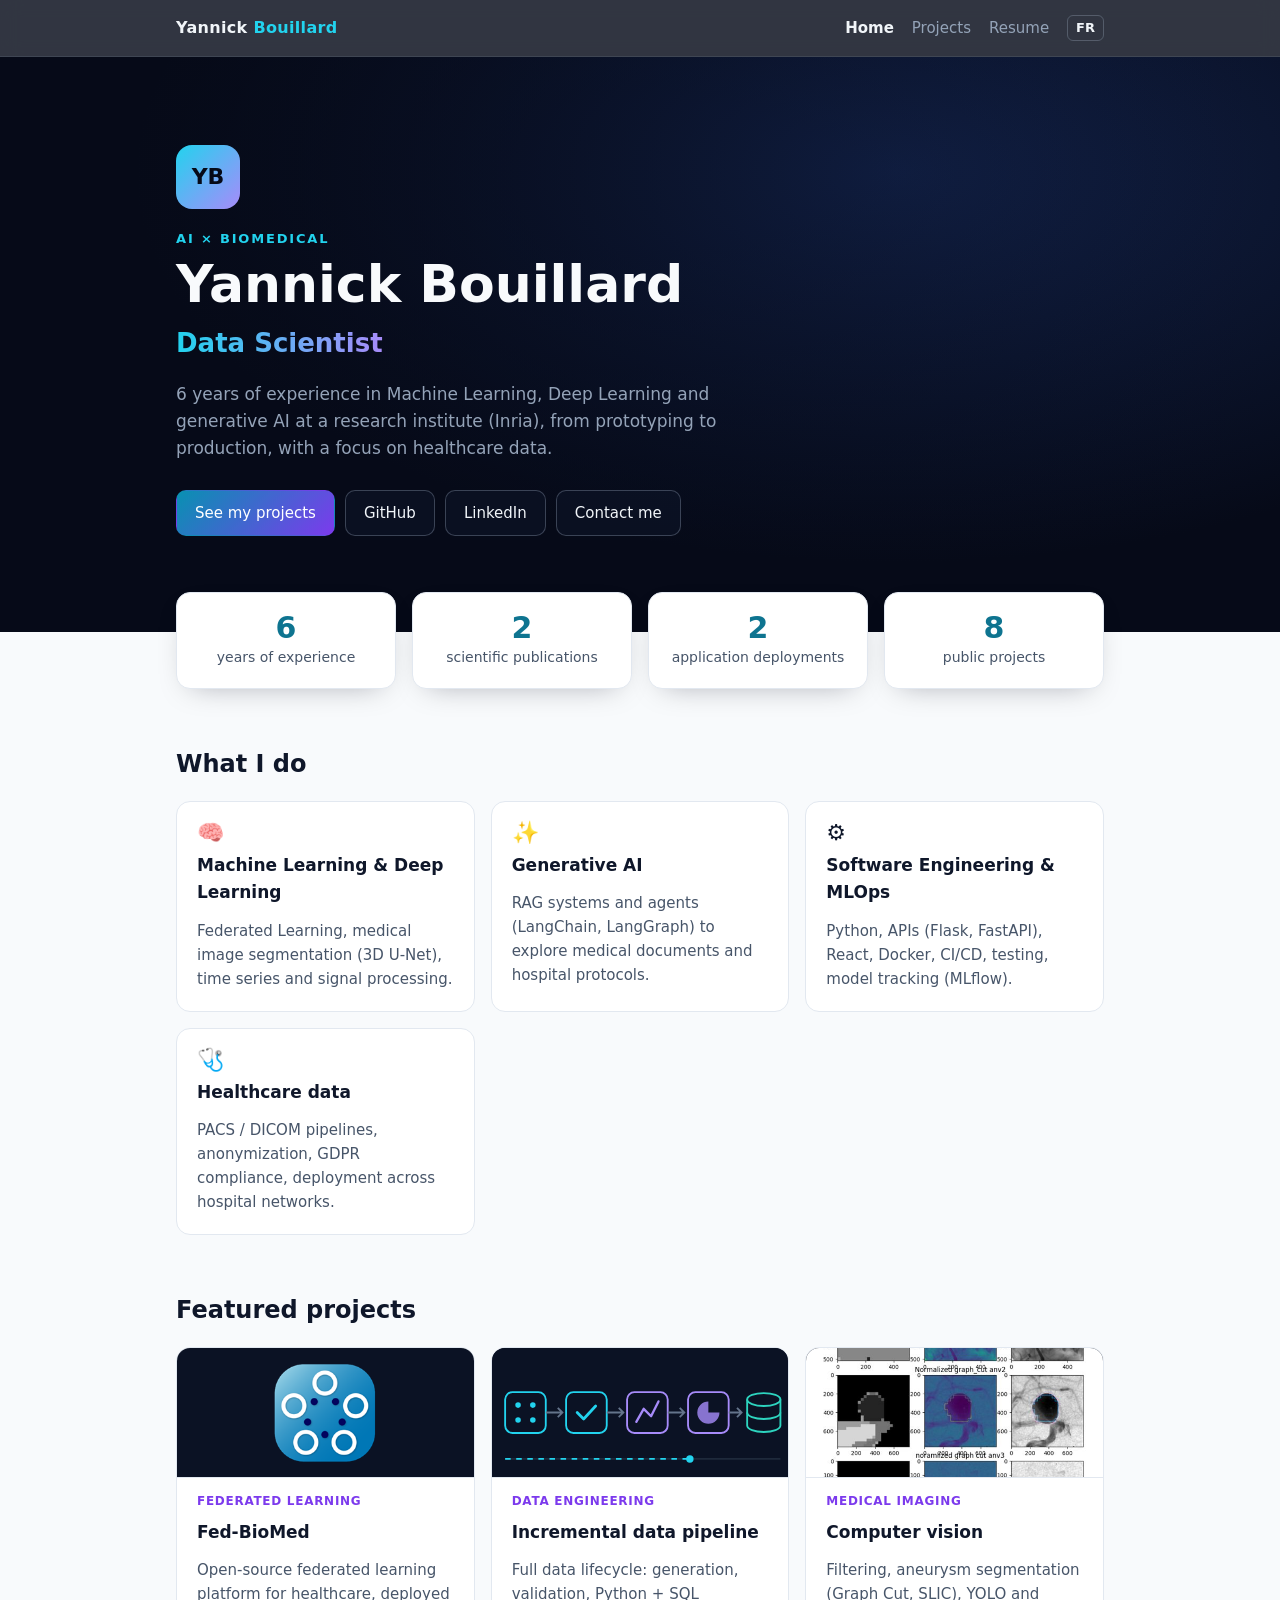
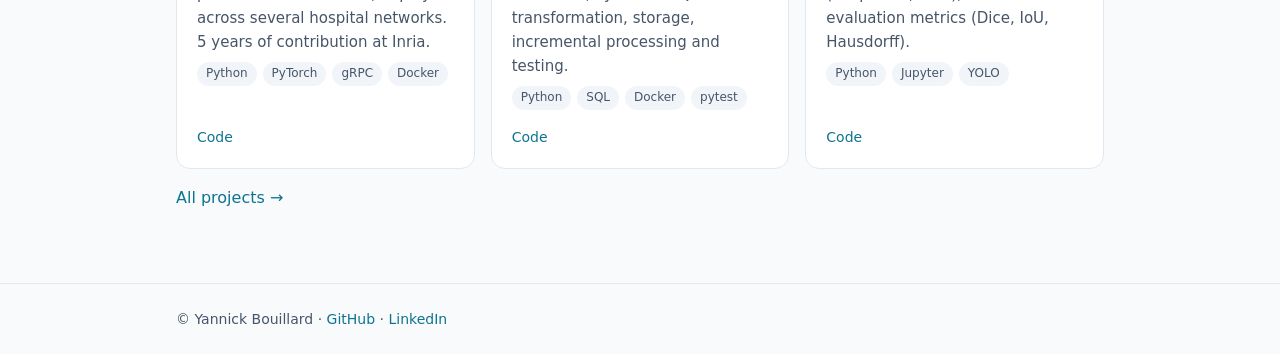
==== en/index.html @ 7b105dc3 "new changes" ====
<!doctype html>
<html lang="en">
<head>
  <meta charset="utf-8">
  <meta name="viewport" content="width=device-width, initial-scale=1">
  <title>Yannick Bouillard</title>
  <meta name="description" content="Yannick Bouillard, Data Scientist and AI Engineer: Machine Learning, Deep Learning, generative AI and healthcare data.">
  <link rel="alternate" hreflang="fr" href="../index.html">
  <script>document.documentElement.classList.add("js")</script>
  <link rel="stylesheet" href="../assets/style.css">
</head>
<body>
  <header class="nav">
    <div class="wrap">
      <a class="brand" href="index.html">Yannick <span>Bouillard</span></a>
      <nav>
        <a href="index.html" aria-current="page">Home</a>
        <a href="projects.html">Projects</a>
        <a href="resume.html">Resume</a>
        <a class="lang" href="../index.html" hreflang="fr" lang="fr" title="Version française">FR</a>
      </nav>
    </div>
  </header>

  <section class="hero">
    <canvas class="hero-bg" aria-hidden="true"></canvas>
    <div class="wrap hero-inner">
      <div class="monogram" aria-hidden="true">YB</div>
      <p class="eyebrow">AI × Biomedical</p>
      <h1>Yannick Bouillard</h1>
      <p class="role"><span data-roles='["Data Scientist","AI Engineer","Machine Learning Engineer","Healthcare Data Specialist"]'>Data Scientist</span></p>
      <p class="lead">6 years of experience in Machine Learning, Deep Learning and generative AI at a research institute (Inria),
        from prototyping to production, with a focus on healthcare data.</p>
      <div class="actions">
        <a class="btn primary" href="projects.html">See my projects</a>
        <a class="btn" href="https://github.com/ybouilla">GitHub</a>
        <a class="btn" href="https://www.linkedin.com/in/yannick-bouillard-9b1732158/">LinkedIn</a>
        <a class="btn" href="mailto:yannickbouillard2@gmail.com">Contact me</a>
      </div>
    </div>
  </section>

  <main class="wrap">
    <div class="stats">
      <div class="stat reveal"><strong data-count="6">6</strong><span>years of experience</span></div>
      <div class="stat reveal"><strong data-count="2">2</strong><span>scientific publications</span></div>
      <div class="stat reveal"><strong data-count="2">2</strong><span>application deployments</span></div>
      <div class="stat reveal"><strong data-count="8">8</strong><span>public projects</span></div>
    </div>

    <h2 class="reveal">What I do</h2>
    <div class="grid">
      <div class="card reveal">
        <span class="icon" aria-hidden="true">🧠</span>
        <h3>Machine Learning &amp; Deep Learning</h3>
        <p>Federated Learning, medical image segmentation (3D U-Net), time series and signal processing.</p>
      </div>
      <div class="card reveal">
        <span class="icon" aria-hidden="true">✨</span>
        <h3>Generative AI</h3>
        <p>RAG systems and agents (LangChain, LangGraph) to explore medical documents and hospital protocols.</p>
      </div>
      <div class="card reveal">
        <span class="icon" aria-hidden="true">⚙️</span>
        <h3>Software Engineering &amp; MLOps</h3>
        <p>Python, APIs (Flask, FastAPI), React, Docker, CI/CD, testing, model tracking (MLflow).</p>
      </div>
      <div class="card reveal">
        <span class="icon" aria-hidden="true">🩺</span>
        <h3>Healthcare data</h3>
        <p>PACS / DICOM pipelines, anonymization, GDPR compliance, deployment across hospital networks.</p>
      </div>
    </div>

    <h2 class="reveal">Featured projects</h2>
    <div class="grid">
      <article class="card reveal">
        <img class="thumb logo" src="../assets/img/fedbiomed.png" alt="Fed-BioMed logo" loading="lazy">
        <span class="domain">Federated Learning</span>
        <h3>Fed-BioMed</h3>
        <p>Open-source federated learning platform for healthcare, deployed across several hospital networks. 5 years of contribution at Inria.</p>
        <div class="tags"><span class="tag">Python</span><span class="tag">PyTorch</span><span class="tag">gRPC</span><span class="tag">Docker</span></div>
        <div class="links"><a href="https://github.com/fedbiomed/fedbiomed">Code</a><span class="gh-meta" data-repo="fedbiomed/fedbiomed"></span></div>
      </article>
      <article class="card reveal">
        <img class="thumb" src="../assets/img/pipeline.svg" alt="Diagram of a multi-stage data pipeline" loading="lazy">
        <span class="domain">Data engineering</span>
        <h3>Incremental data pipeline</h3>
        <p>Full data lifecycle: generation, validation, Python + SQL transformation, storage, incremental processing and testing.</p>
        <div class="tags"><span class="tag">Python</span><span class="tag">SQL</span><span class="tag">Docker</span><span class="tag">pytest</span></div>
        <div class="links"><a href="https://github.com/ybouilla/incremental_pipeline">Code</a><span class="gh-meta" data-repo="ybouilla/incremental_pipeline"></span></div>
      </article>
      <article class="card reveal">
        <img class="thumb" src="../assets/img/segmentation.jpg" alt="Aneurysm segmentation with Graph Cut" loading="lazy" style="object-position:right center">
        <span class="domain">Medical imaging</span>
        <h3>Computer vision</h3>
        <p>Filtering, aneurysm segmentation (Graph Cut, SLIC), YOLO and evaluation metrics (Dice, IoU, Hausdorff).</p>
        <div class="tags"><span class="tag">Python</span><span class="tag">Jupyter</span><span class="tag">YOLO</span></div>
        <div class="links"><a href="https://github.com/ybouilla/computervision">Code</a><span class="gh-meta" data-repo="ybouilla/computervision"></span></div>
      </article>
    </div>
    <p class="reveal"><a href="projects.html">All projects →</a></p>
  </main>

  <footer>
    <div class="wrap">© Yannick Bouillard · <a href="https://github.com/ybouilla">GitHub</a> · <a href="https://www.linkedin.com/in/yannick-bouillard-9b1732158/">LinkedIn</a></div>
  </footer>
  <script src="../assets/bg.js"></script>
  <script src="../assets/site.js"></script>
</body>
</html>
---- assets/style.css ----
:root {
  --bg: #f8fafc;
  --surface: #ffffff;
  --text: #0f172a;
  --muted: #475569;
  --border: #e2e8f0;
  --accent: #0e7490;
  --accent-2: #7c3aed;
  --accent-soft: #cffafe;
  --tag-bg: #f1f5f9;
  /* The banner stays dark in both themes so the animation stands out */
  --hero-bg: #060a18;
  --hero-text: #e2e8f0;
  --hero-muted: #94a3b8;
  --cyan: #22d3ee;
  --violet: #a78bfa;
}
@media (prefers-color-scheme: dark) {
  :root:not([data-theme="light"]) {
    --bg: #070b16;
    --surface: #0f172a;
    --text: #e2e8f0;
    --muted: #94a3b8;
    --border: #1e293b;
    --accent: #22d3ee;
    --accent-2: #a78bfa;
    --accent-soft: #083344;
    --tag-bg: #1e293b;
  }
}

* { box-sizing: border-box; }
[hidden] { display: none !important; }
html { scroll-behavior: smooth; }
body {
  margin: 0;
  background: var(--bg);
  color: var(--text);
  font: 16px/1.6 system-ui, -apple-system, "Segoe UI", Roboto, sans-serif;
}
a { color: var(--accent); text-decoration: none; }
a:hover { text-decoration: underline; }

.wrap { max-width: 960px; margin: 0 auto; padding: 0 16px; }

/* Navigation */
header.nav {
  position: sticky; top: 0; z-index: 20;
  background: color-mix(in srgb, var(--hero-bg) 82%, transparent);
  backdrop-filter: blur(10px);
  border-bottom: 1px solid rgba(148, 163, 184, .15);
}
header.nav .wrap { display: flex; align-items: center; justify-content: space-between; height: 56px; gap: 16px; }
header.nav .brand { font-weight: 700; color: #f1f5f9; letter-spacing: .02em; }
header.nav .brand span { color: var(--cyan); }
header.nav nav { display: flex; align-items: center; gap: 18px; }
header.nav nav a { color: var(--hero-muted); font-size: 15px; }
header.nav nav a:hover { color: #f1f5f9; text-decoration: none; }
header.nav nav a[aria-current="page"] { color: #f1f5f9; font-weight: 600; }
header.nav .lang {
  border: 1px solid rgba(148, 163, 184, .35); border-radius: 6px; padding: 2px 8px;
  font-size: 13px; font-weight: 600; color: #f1f5f9;
}
header.nav .lang:hover { border-color: var(--cyan); }

/* Animated banners */
.hero, .page-hero {
  position: relative; overflow: hidden;
  background: radial-gradient(ellipse at 70% 20%, #12224a 0%, var(--hero-bg) 60%);
  color: var(--hero-text);
}
.hero-bg { position: absolute; inset: 0; width: 100%; height: 100%; display: block; }
.hero::after, .page-hero::after {
  content: ""; position: absolute; inset: 0; pointer-events: none;
  background: linear-gradient(90deg, rgba(6,10,24,.85) 0%, rgba(6,10,24,.35) 55%, rgba(6,10,24,0) 100%);
}
.hero-inner { position: relative; z-index: 1; padding: 88px 16px 96px; }
.page-hero .hero-inner { padding: 72px 16px; }
.page-hero h1 { margin: 0; font-size: 34px; }
.page-hero p { margin: 8px 0 0; color: var(--hero-muted); max-width: 560px; }

.monogram {
  width: 64px; height: 64px; border-radius: 16px; display: grid; place-items: center;
  font-weight: 800; font-size: 22px; color: #060a18;
  background: linear-gradient(135deg, var(--cyan), var(--violet));
  margin-bottom: 20px;
}
.eyebrow { margin: 0 0 6px; font-size: 13px; letter-spacing: .14em; text-transform: uppercase; color: var(--cyan); font-weight: 600; }
.hero h1 { margin: 0; font-size: clamp(34px, 6vw, 52px); line-height: 1.1; color: #f8fafc; }
.hero .role { margin: 10px 0 16px; font-size: clamp(20px, 3vw, 26px); font-weight: 600; min-height: 1.4em; }
.hero .role span {
  background: linear-gradient(90deg, var(--cyan), var(--violet));
  -webkit-background-clip: text; background-clip: text; color: transparent;
  transition: opacity .35s ease;
}
.hero .role span.swap { opacity: 0; }
.hero .lead { max-width: 580px; margin: 0; color: var(--hero-muted); font-size: 17px; }

/* Buttons */
.actions { display: flex; flex-wrap: wrap; gap: 10px; margin-top: 28px; }
.btn {
  display: inline-block; padding: 10px 18px; border-radius: 10px; font-size: 15px; font-weight: 500;
  border: 1px solid rgba(148, 163, 184, .35); color: #f1f5f9; background: rgba(15, 23, 42, .5);
  transition: border-color .2s, transform .2s;
}
.btn:hover { text-decoration: none; border-color: var(--cyan); transform: translateY(-1px); }
.btn.primary { background: linear-gradient(135deg, #0891b2, #7c3aed); border-color: transparent; color: #fff; }

/* Key figures */
.stats { display: grid; grid-template-columns: repeat(4, 1fr); gap: 16px; margin-top: -40px; position: relative; z-index: 2; }
.stat {
  background: var(--surface); border: 1px solid var(--border); border-radius: 14px; padding: 18px; text-align: center;
  box-shadow: 0 10px 30px -15px rgba(2, 6, 23, .35);
}
.stat strong { display: block; font-size: 30px; line-height: 1.1; color: var(--accent); }
.stat span { font-size: 14px; color: var(--muted); }

h2 { font-size: 24px; margin: 56px 0 18px; }
h3 { font-size: 17px; margin: 0 0 4px; }
.muted { color: var(--muted); }

/* Cards */
.grid { display: grid; grid-template-columns: repeat(auto-fill, minmax(270px, 1fr)); gap: 16px; }
.card {
  background: var(--surface); border: 1px solid var(--border); border-radius: 14px;
  padding: 20px; display: flex; flex-direction: column; gap: 8px;
  transition: transform .25s ease, border-color .25s ease, box-shadow .25s ease;
}
.card:hover { transform: translateY(-3px); border-color: var(--accent); box-shadow: 0 14px 30px -18px rgba(14, 116, 144, .55); }
.card p { margin: 0; color: var(--muted); font-size: 15px; }
.thumb {
  display: block; width: calc(100% + 40px); margin: -20px -20px 6px; height: 130px;
  object-fit: cover; border-radius: 13px 13px 0 0; border-bottom: 1px solid var(--border); background: #0b1224;
}
.thumb.contain { object-fit: contain; background: #ffffff; padding: 8px; }
.thumb.logo { object-fit: contain; background: #0b1224; padding: 14px; }
.card .icon { font-size: 22px; line-height: 1; }
.card .links { margin-top: auto; padding-top: 8px; font-size: 14px; display: flex; gap: 14px; align-items: center; flex-wrap: wrap; }
.gh-meta { font-size: 12px; color: var(--muted); }
.tags { display: flex; flex-wrap: wrap; gap: 6px; }
.tag { font-size: 12px; padding: 2px 9px; border-radius: 999px; background: var(--tag-bg); color: var(--muted); }
.domain { font-size: 12px; font-weight: 700; text-transform: uppercase; letter-spacing: .06em; color: var(--accent-2); }

/* Filters */
.filters { display: flex; flex-wrap: wrap; gap: 8px; margin: 32px 0 20px; }
.filters button {
  font: inherit; font-size: 14px; padding: 6px 14px; border-radius: 999px; cursor: pointer;
  border: 1px solid var(--border); background: var(--surface); color: var(--muted);
}
.filters button[aria-pressed="true"] { background: var(--accent-soft); color: var(--text); border-color: var(--accent); }

/* Timeline */
.timeline { border-left: 2px solid var(--border); padding-left: 22px; display: flex; flex-direction: column; gap: 30px; }
.timeline .item { position: relative; }
.timeline .item::before {
  content: ""; position: absolute; left: -30px; top: 6px; width: 14px; height: 14px; border-radius: 50%;
  background: linear-gradient(135deg, var(--cyan), var(--violet));
  box-shadow: 0 0 0 4px var(--bg);
}
.timeline .date { font-size: 14px; color: var(--muted); }
.timeline ul { margin: 8px 0 0; padding-left: 18px; }
.timeline li { margin-bottom: 4px; }

.pub { padding: 14px 0; border-bottom: 1px solid var(--border); }
.pub:last-child { border-bottom: 0; }

footer { margin-top: 72px; padding: 24px 0; border-top: 1px solid var(--border); color: var(--muted); font-size: 14px; }

/* Reveal on scroll (only when JavaScript is enabled) */
.js .reveal { opacity: 0; transform: translateY(18px); transition: opacity .6s ease, transform .6s ease; }
.js .reveal.visible { opacity: 1; transform: none; }

/* Background preview page */
.preview { border-radius: 14px; overflow: hidden; border: 1px solid var(--border); background: var(--surface); }
.preview .frame { position: relative; height: 220px; background: radial-gradient(ellipse at 70% 20%, #12224a 0%, var(--hero-bg) 60%); }
.preview .body { padding: 16px 18px; }
.preview .body p { margin: 4px 0 10px; color: var(--muted); font-size: 15px; }

@media (prefers-reduced-motion: reduce) {
  * { transition: none !important; scroll-behavior: auto !important; }
  .js .reveal { opacity: 1; transform: none; }
}
@media (max-width: 640px) {
  header.nav .brand { display: none; }
  header.nav .wrap { justify-content: center; }
  .stats { grid-template-columns: repeat(2, 1fr); }
  .hero-inner { padding: 56px 16px 80px; }
  .hero::after, .page-hero::after { background: rgba(6,10,24,.55); }
}
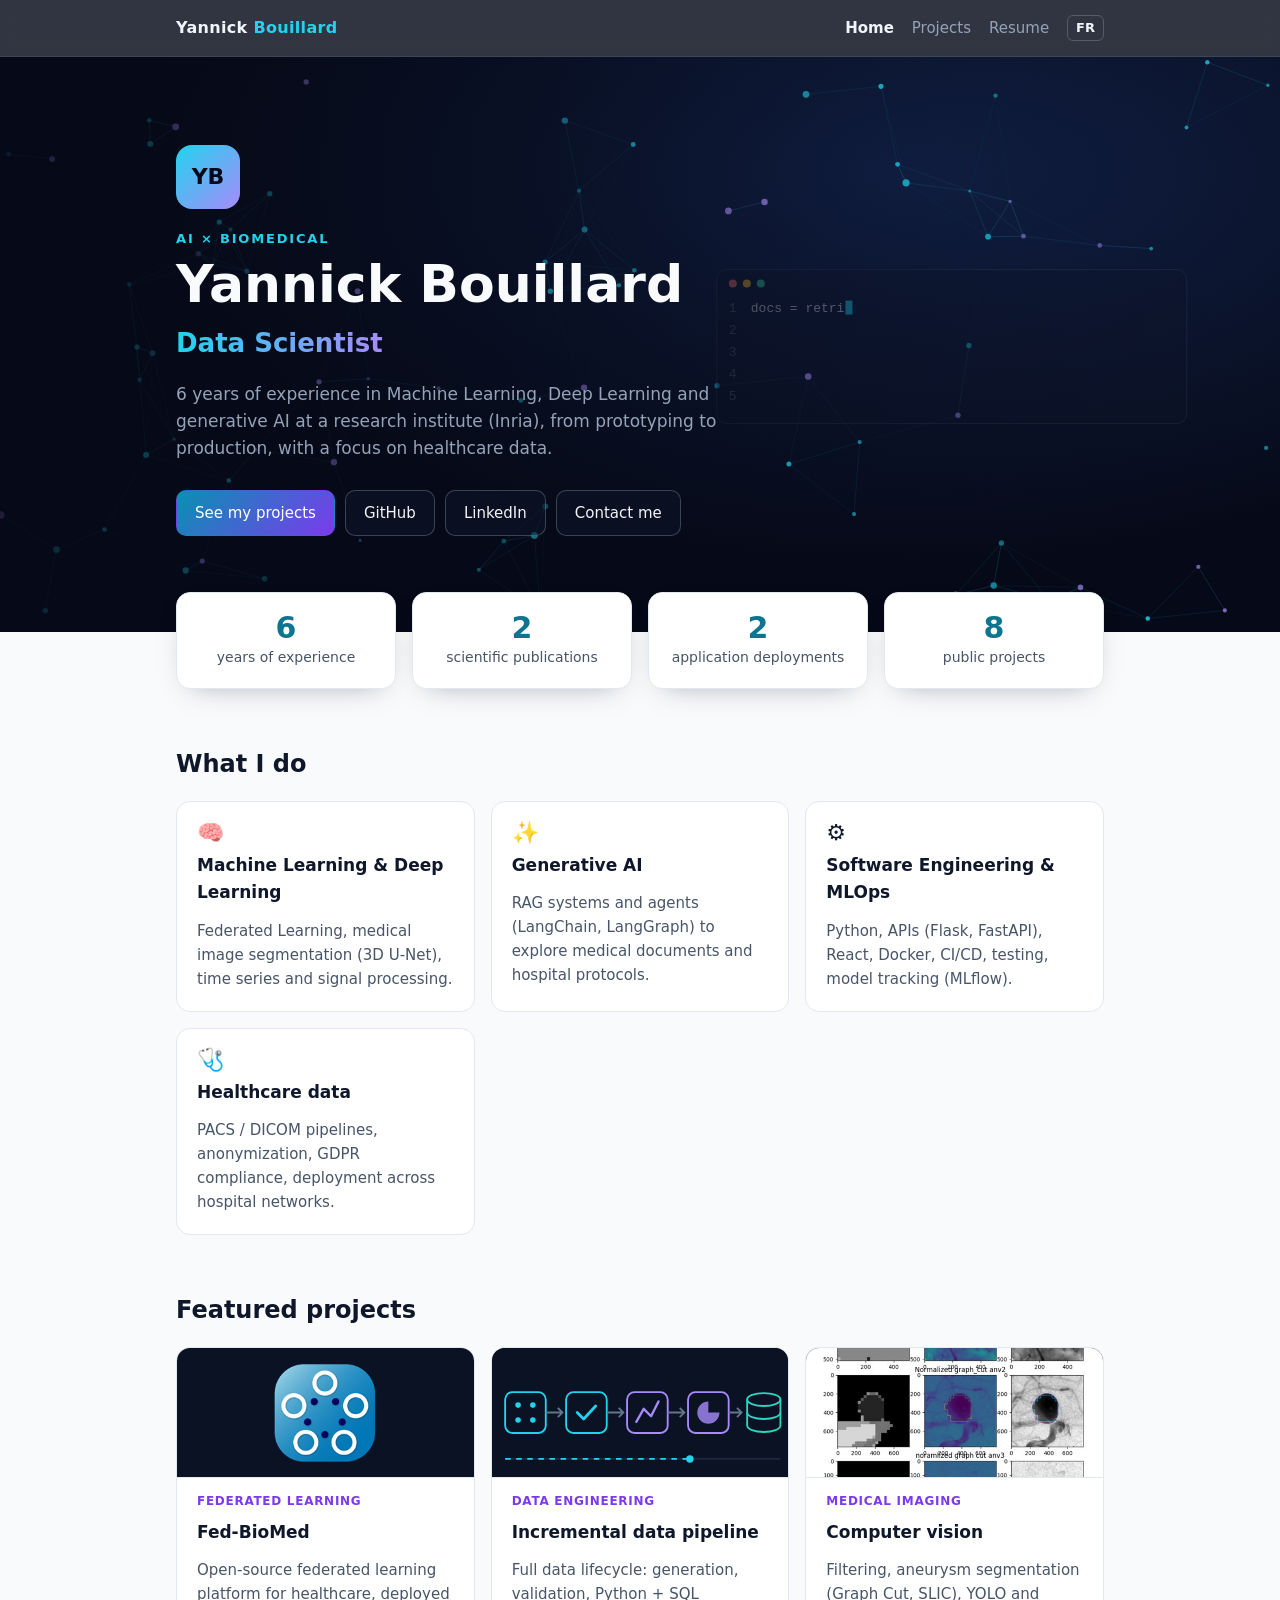
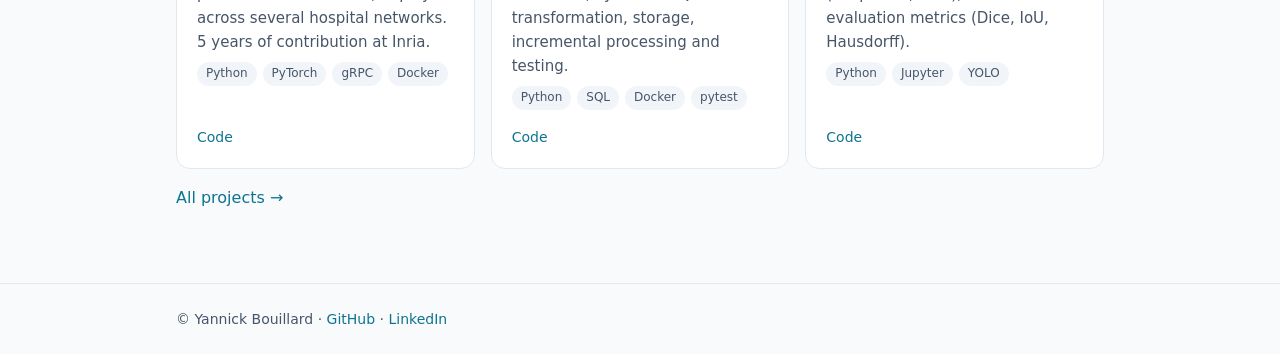
==== commit e1dcba6b: "changing structure of the repo" ====
--- a/en/index.html
+++ b/en/index.html
@@ -5,7 +5,7 @@
   <meta name="viewport" content="width=device-width, initial-scale=1">
   <title>Yannick Bouillard</title>
   <meta name="description" content="Yannick Bouillard, Data Scientist and AI Engineer: Machine Learning, Deep Learning, generative AI and healthcare data.">
-  <link rel="alternate" hreflang="fr" href="../index.html">
+  <link rel="alternate" hreflang="fr" href="../fr/index.html">
   <script>document.documentElement.classList.add("js")</script>
   <link rel="stylesheet" href="../assets/style.css">
 </head>
@@ -17,7 +17,7 @@
         <a href="index.html" aria-current="page">Home</a>
         <a href="projects.html">Projects</a>
         <a href="resume.html">Resume</a>
-        <a class="lang" href="../index.html" hreflang="fr" lang="fr" title="Version française">FR</a>
+        <a class="lang" href="../fr/index.html" hreflang="fr" lang="fr" title="Version française">FR</a>
       </nav>
     </div>
   </header>
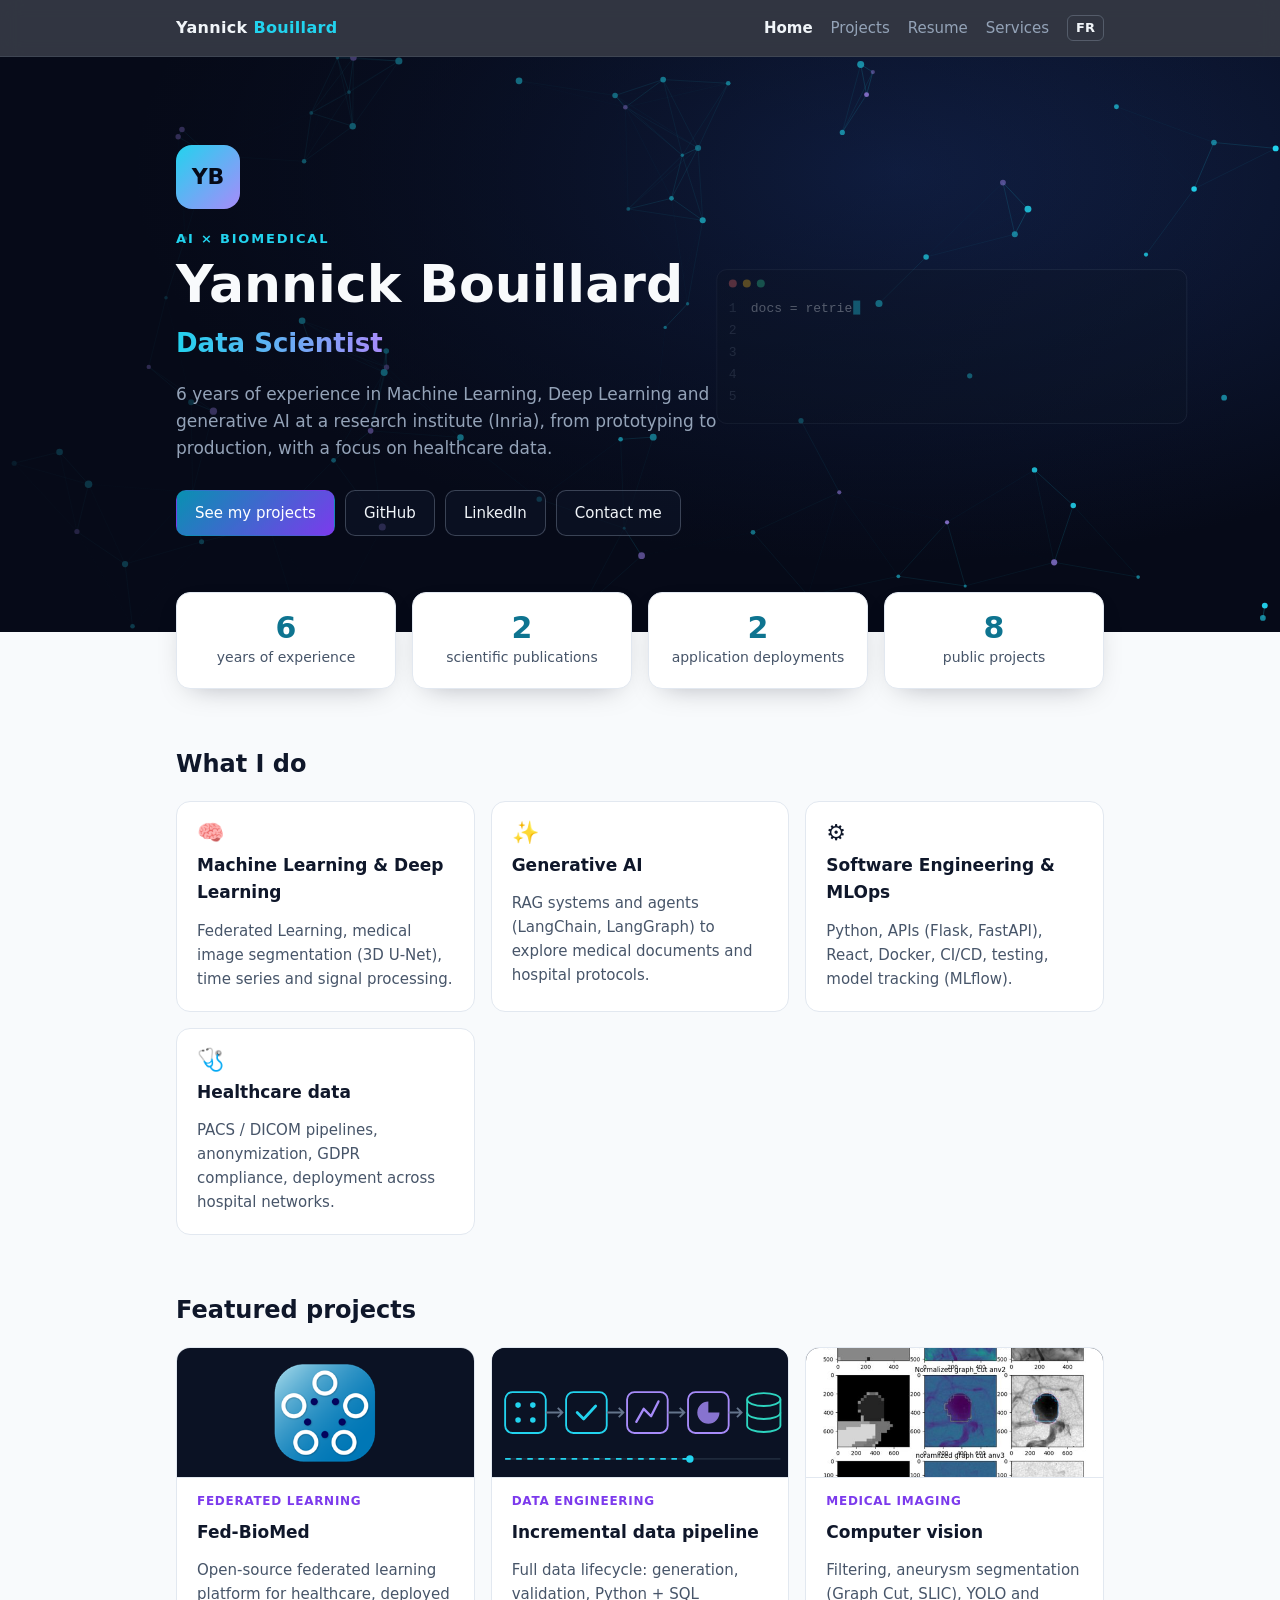
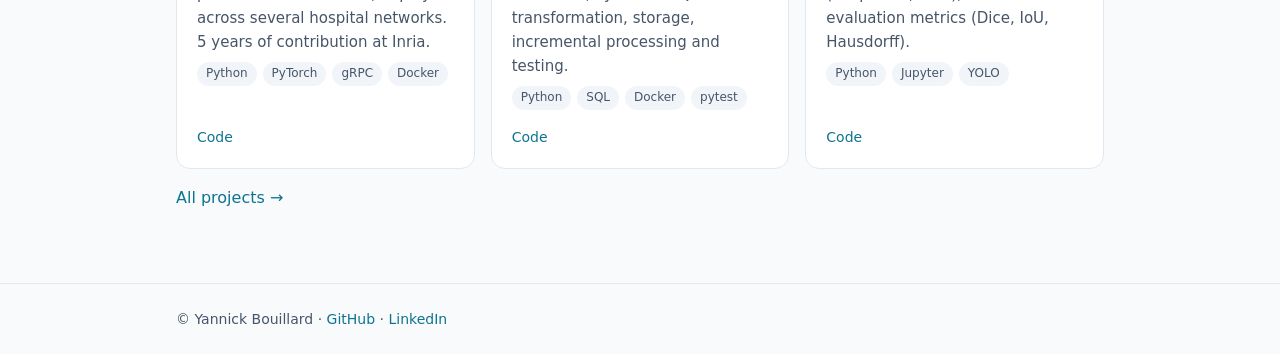
==== commit 84b4d587: "adding services" ====
--- a/en/index.html
+++ b/en/index.html
@@ -17,6 +17,7 @@
         <a href="index.html" aria-current="page">Home</a>
         <a href="projects.html">Projects</a>
         <a href="resume.html">Resume</a>
+        <a href="services.html">Services</a>
         <a class="lang" href="../fr/index.html" hreflang="fr" lang="fr" title="Version française">FR</a>
       </nav>
     </div>
--- a/assets/style.css
+++ b/assets/style.css
@@ -164,6 +164,22 @@
 .pub { padding: 14px 0; border-bottom: 1px solid var(--border); }
 .pub:last-child { border-bottom: 0; }
 
+/* Services page: numbered steps and a dark call-to-action panel */
+.steps { list-style: none; counter-reset: step; padding: 0; margin: 0; display: grid; grid-template-columns: repeat(auto-fill, minmax(200px, 1fr)); gap: 16px; }
+.steps li { counter-increment: step; background: var(--surface); border: 1px solid var(--border); border-radius: 14px; padding: 18px; }
+.steps li::before {
+  content: counter(step); display: grid; place-items: center; width: 30px; height: 30px; border-radius: 50%; margin-bottom: 10px;
+  font-weight: 700; color: #fff; background: linear-gradient(135deg, var(--cyan), var(--violet));
+}
+.steps h3 { font-size: 16px; }
+.steps p { margin: 4px 0 0; color: var(--muted); font-size: 15px; }
+.cta {
+  margin-top: 56px; padding: 32px 28px; border-radius: 16px; color: var(--hero-text);
+  background: radial-gradient(ellipse at 70% 20%, #12224a 0%, var(--hero-bg) 70%);
+}
+.cta h2 { margin: 0 0 8px; color: #f8fafc; }
+.cta p { margin: 0; color: var(--hero-muted); max-width: 620px; }
+
 footer { margin-top: 72px; padding: 24px 0; border-top: 1px solid var(--border); color: var(--muted); font-size: 14px; }
 
 /* Reveal on scroll (only when JavaScript is enabled) */
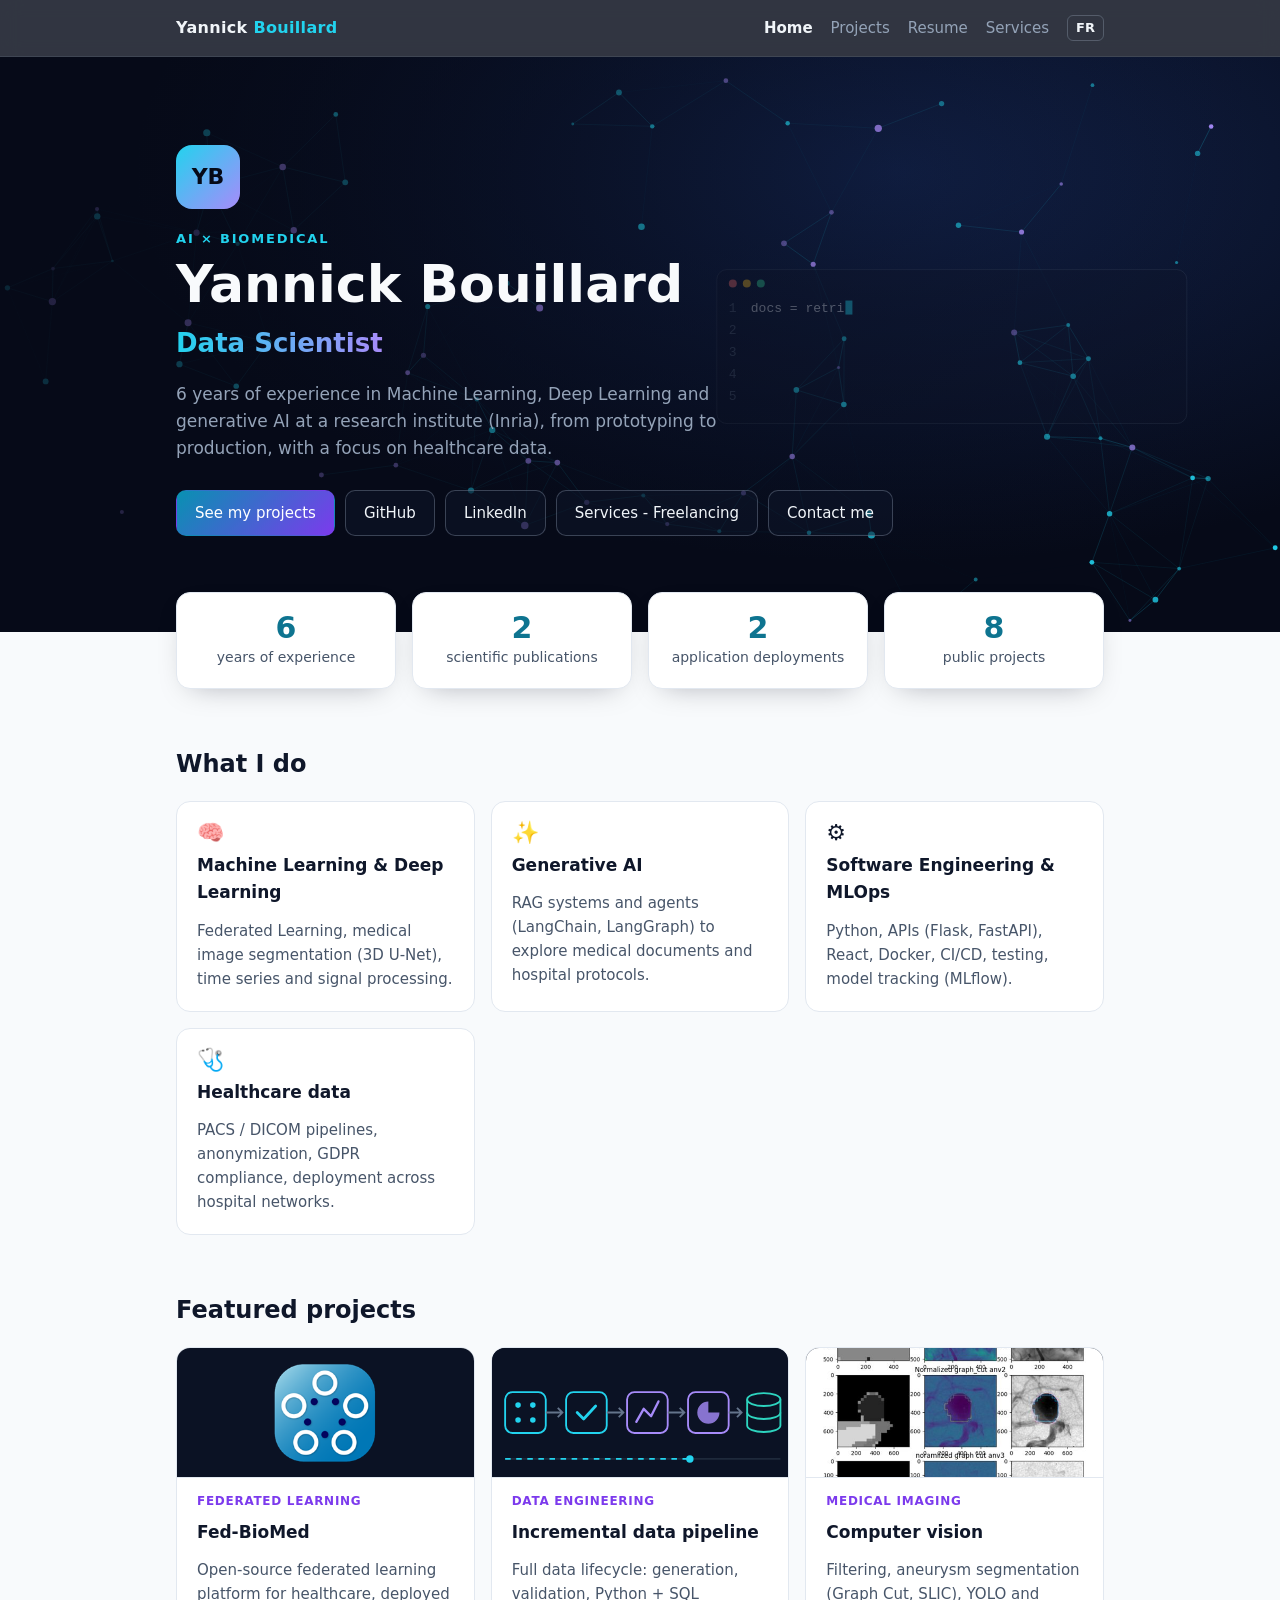
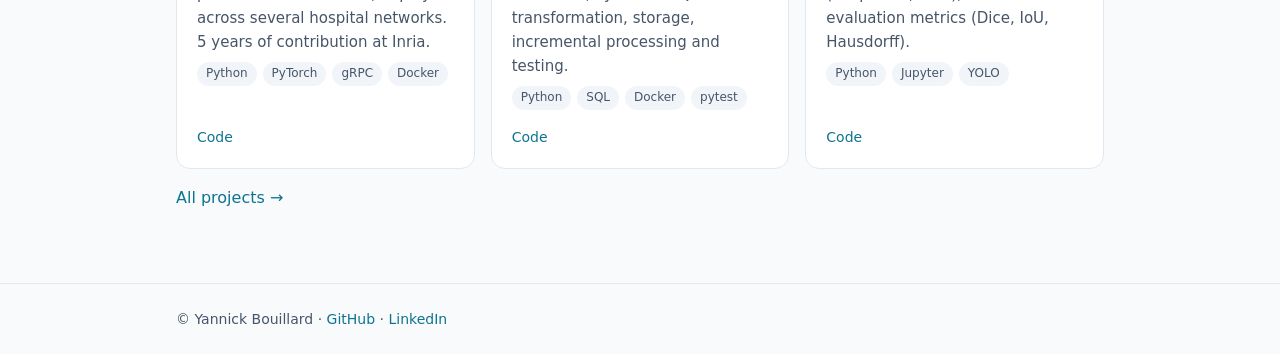
==== commit eb3fb6d7: "adding buttons" ====
--- a/en/index.html
+++ b/en/index.html
@@ -36,6 +36,7 @@
         <a class="btn primary" href="projects.html">See my projects</a>
         <a class="btn" href="https://github.com/ybouilla">GitHub</a>
         <a class="btn" href="https://www.linkedin.com/in/yannick-bouillard-9b1732158/">LinkedIn</a>
+        <a class="btn" href="services.html">Services - Freelancing</a>
         <a class="btn" href="mailto:yannickbouillard2@gmail.com">Contact me</a>
       </div>
     </div>
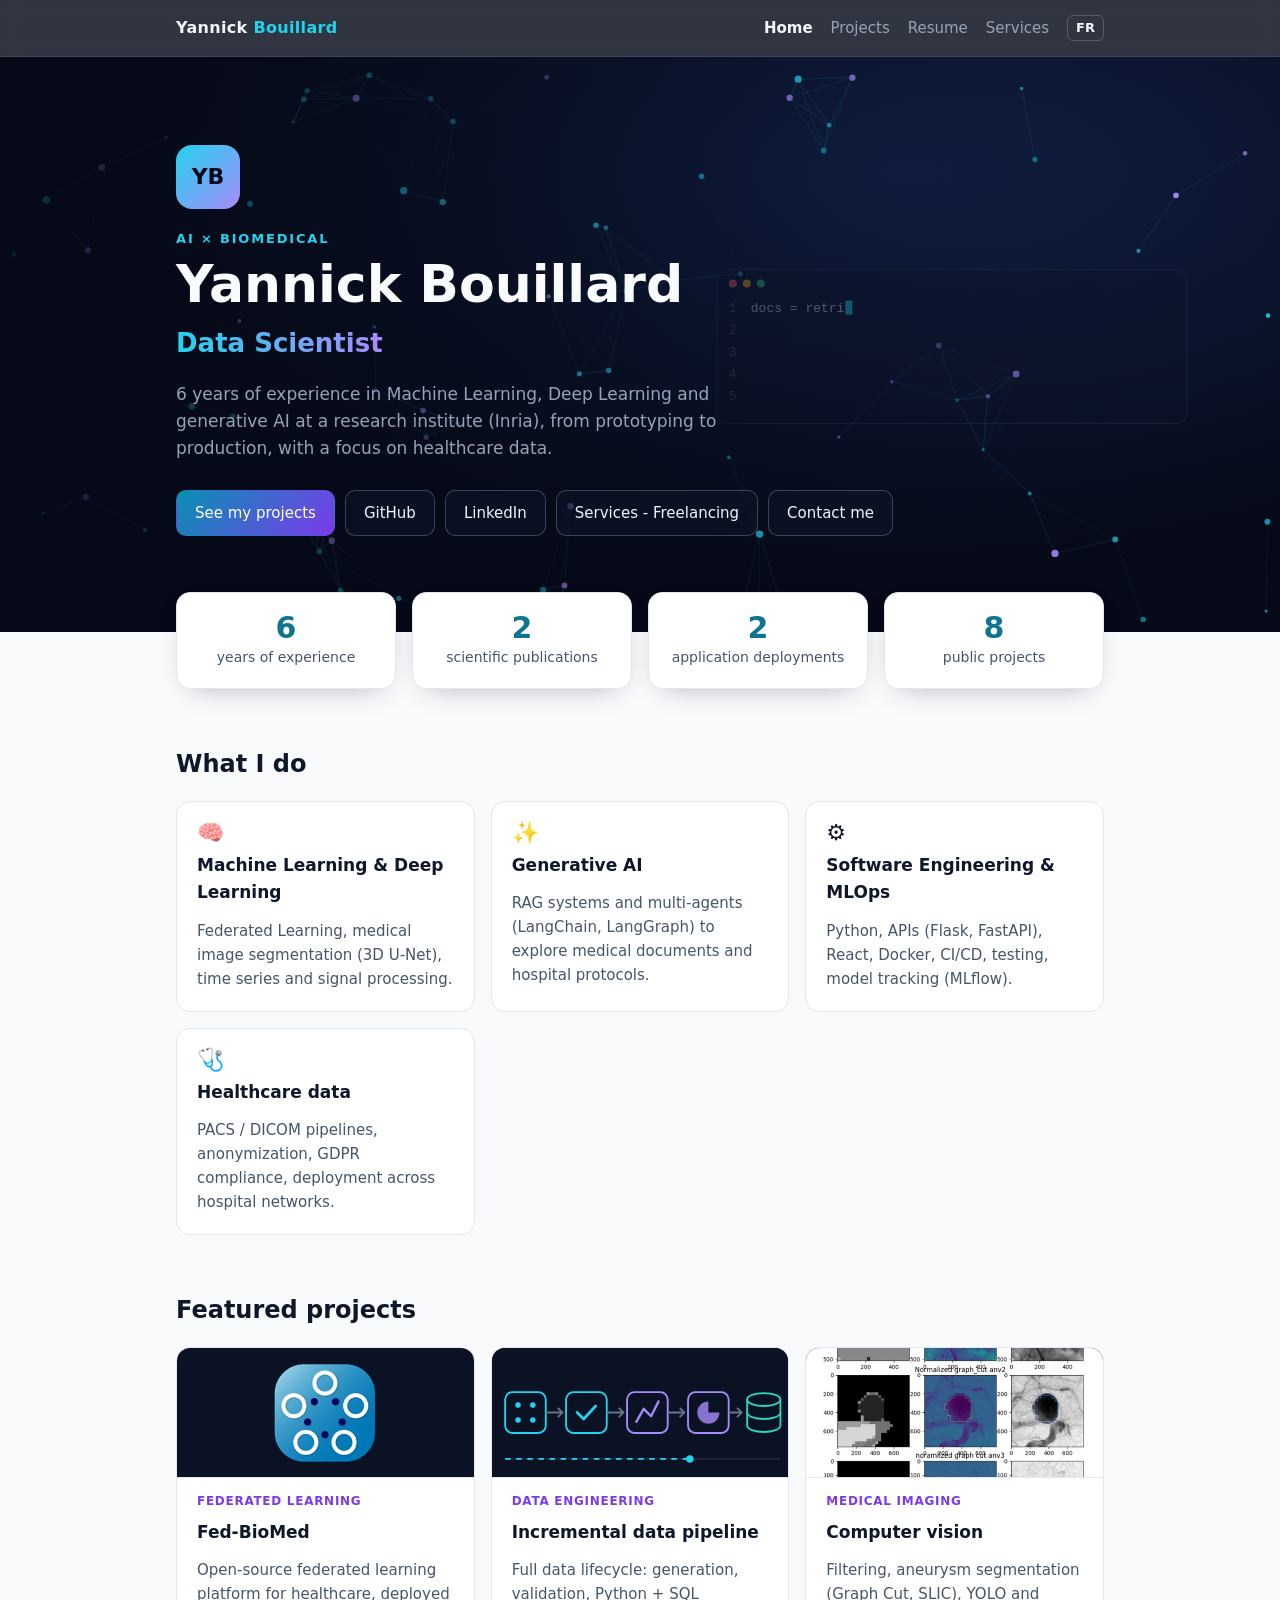
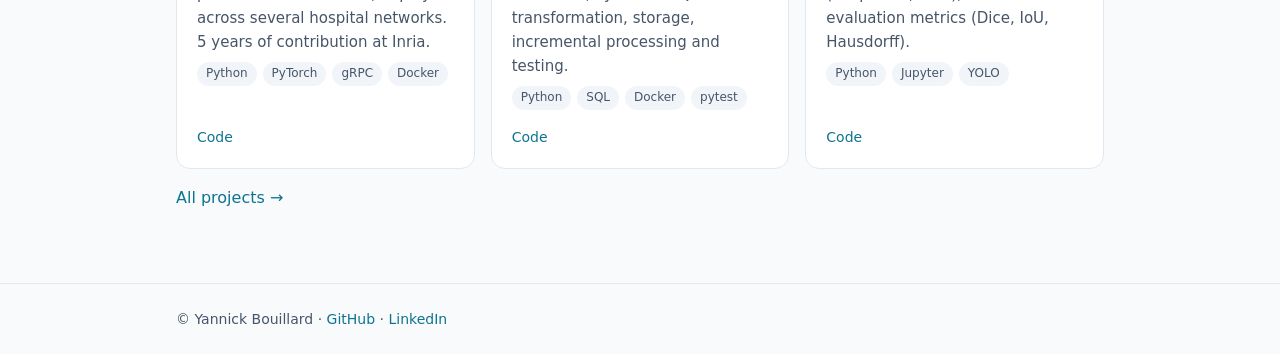
==== commit 8316b2e3: "new images" ====
--- a/en/index.html
+++ b/en/index.html
@@ -60,7 +60,7 @@
       <div class="card reveal">
         <span class="icon" aria-hidden="true">✨</span>
         <h3>Generative AI</h3>
-        <p>RAG systems and agents (LangChain, LangGraph) to explore medical documents and hospital protocols.</p>
+        <p>RAG systems and multi-agents (LangChain, LangGraph) to explore medical documents and hospital protocols.</p>
       </div>
       <div class="card reveal">
         <span class="icon" aria-hidden="true">⚙️</span>
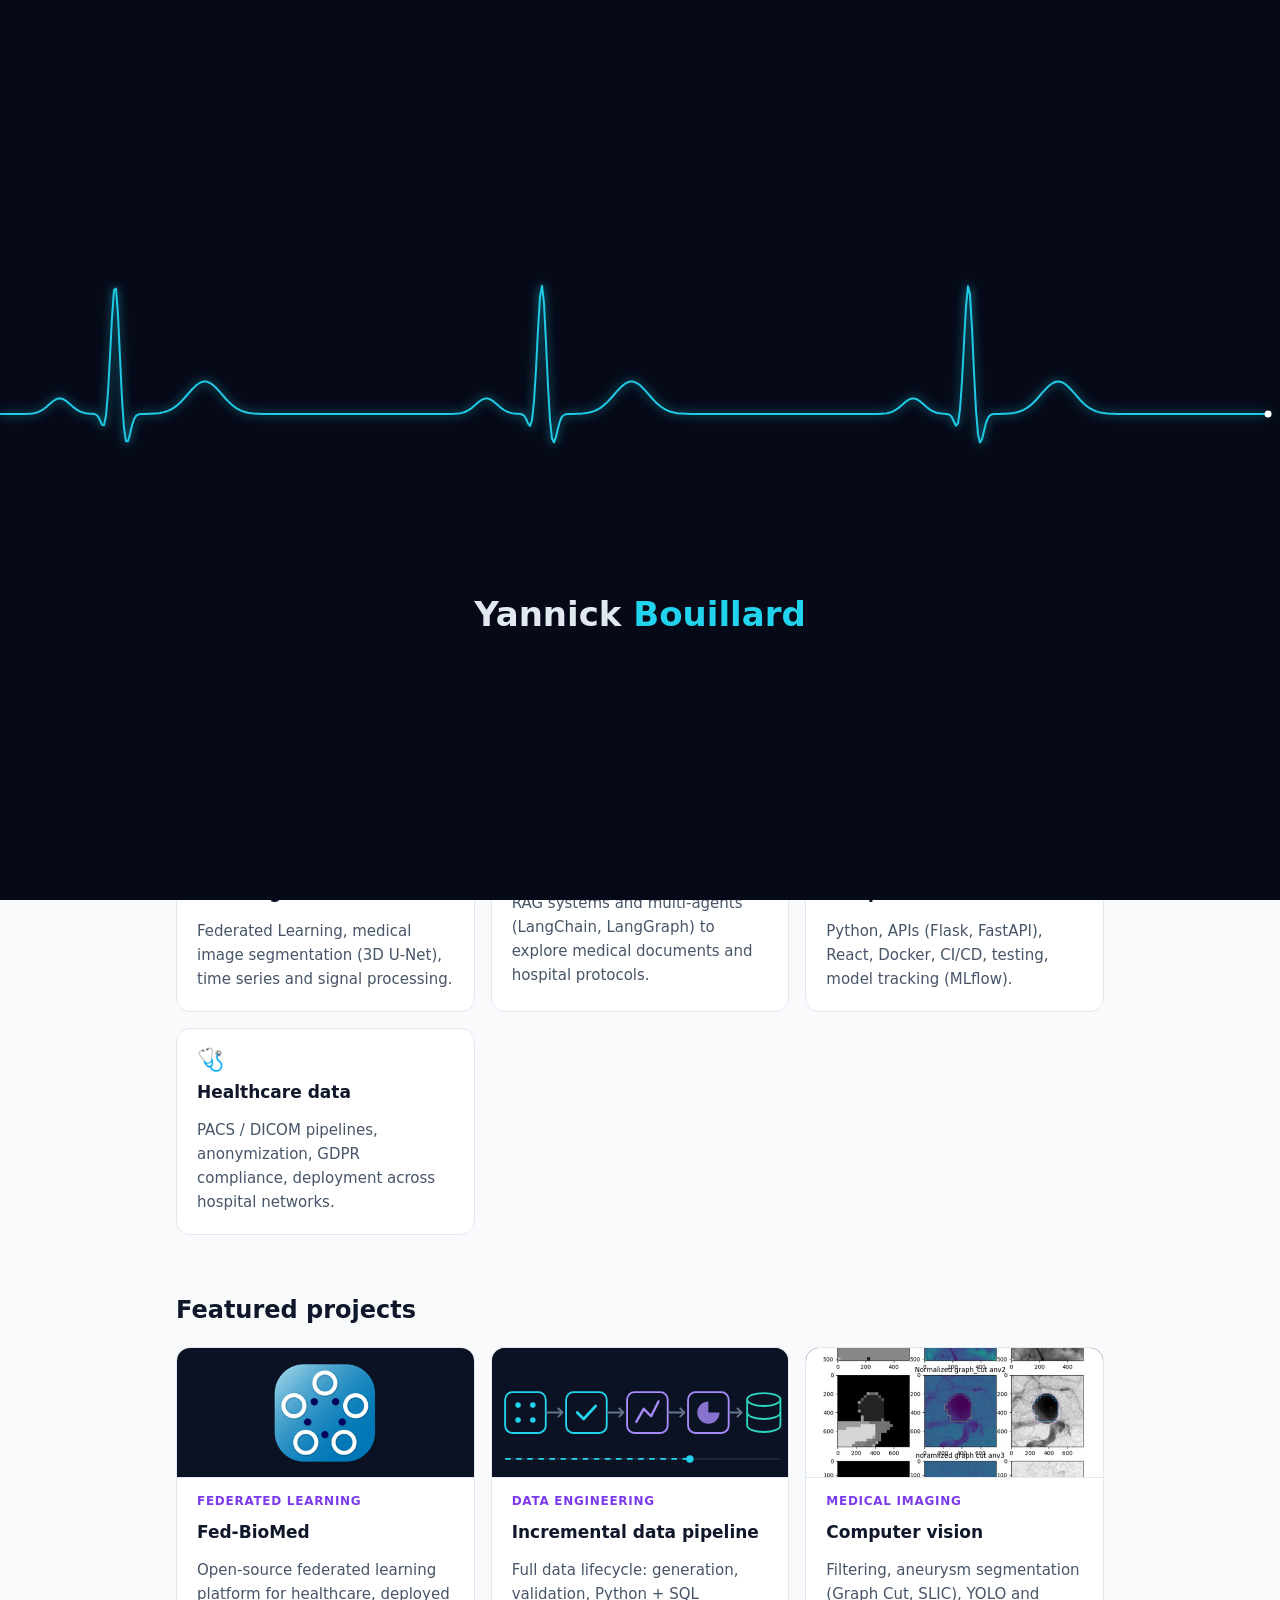
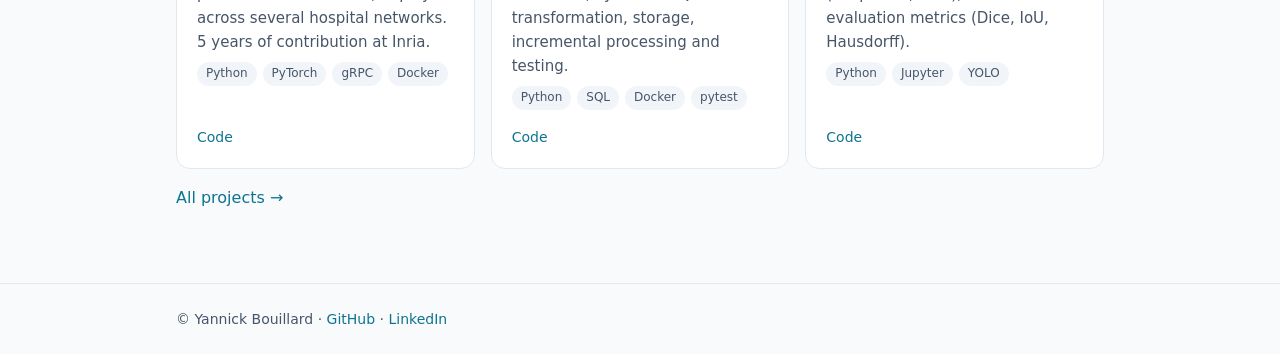
==== commit 389246ba: "adding animation" ====
--- a/en/index.html
+++ b/en/index.html
@@ -8,6 +8,7 @@
   <link rel="alternate" hreflang="fr" href="../fr/index.html">
   <script>document.documentElement.classList.add("js")</script>
   <link rel="stylesheet" href="../assets/style.css">
+  <script src="../assets/intro.js"></script>
 </head>
 <body>
   <header class="nav">
--- a/assets/style.css
+++ b/assets/style.css
@@ -203,3 +203,25 @@
   .hero-inner { padding: 56px 16px 80px; }
   .hero::after, .page-hero::after { background: rgba(6,10,24,.55); }
 }
+
+/* Opening animation (assets/intro.js) */
+.intro {
+  position: fixed; inset: 0; z-index: 100;
+  background: var(--hero-bg);
+  transition: opacity .5s ease;
+  cursor: pointer;
+}
+.intro.done { opacity: 0; pointer-events: none; }
+.intro canvas { position: absolute; inset: 0; width: 100%; height: 100%; }
+.intro-name {
+  position: absolute; left: 0; right: 0; top: 66%; margin: 0;
+  text-align: center;
+  color: var(--hero-text);
+  font: 600 clamp(22px, 4vw, 34px)/1.2 system-ui, -apple-system, "Segoe UI", Roboto, sans-serif;
+  animation: intro-name .9s ease .5s both;
+}
+.intro-name span { color: var(--cyan); }
+@keyframes intro-name {
+  from { opacity: 0; transform: translateY(8px); }
+  to { opacity: 1; transform: none; }
+}
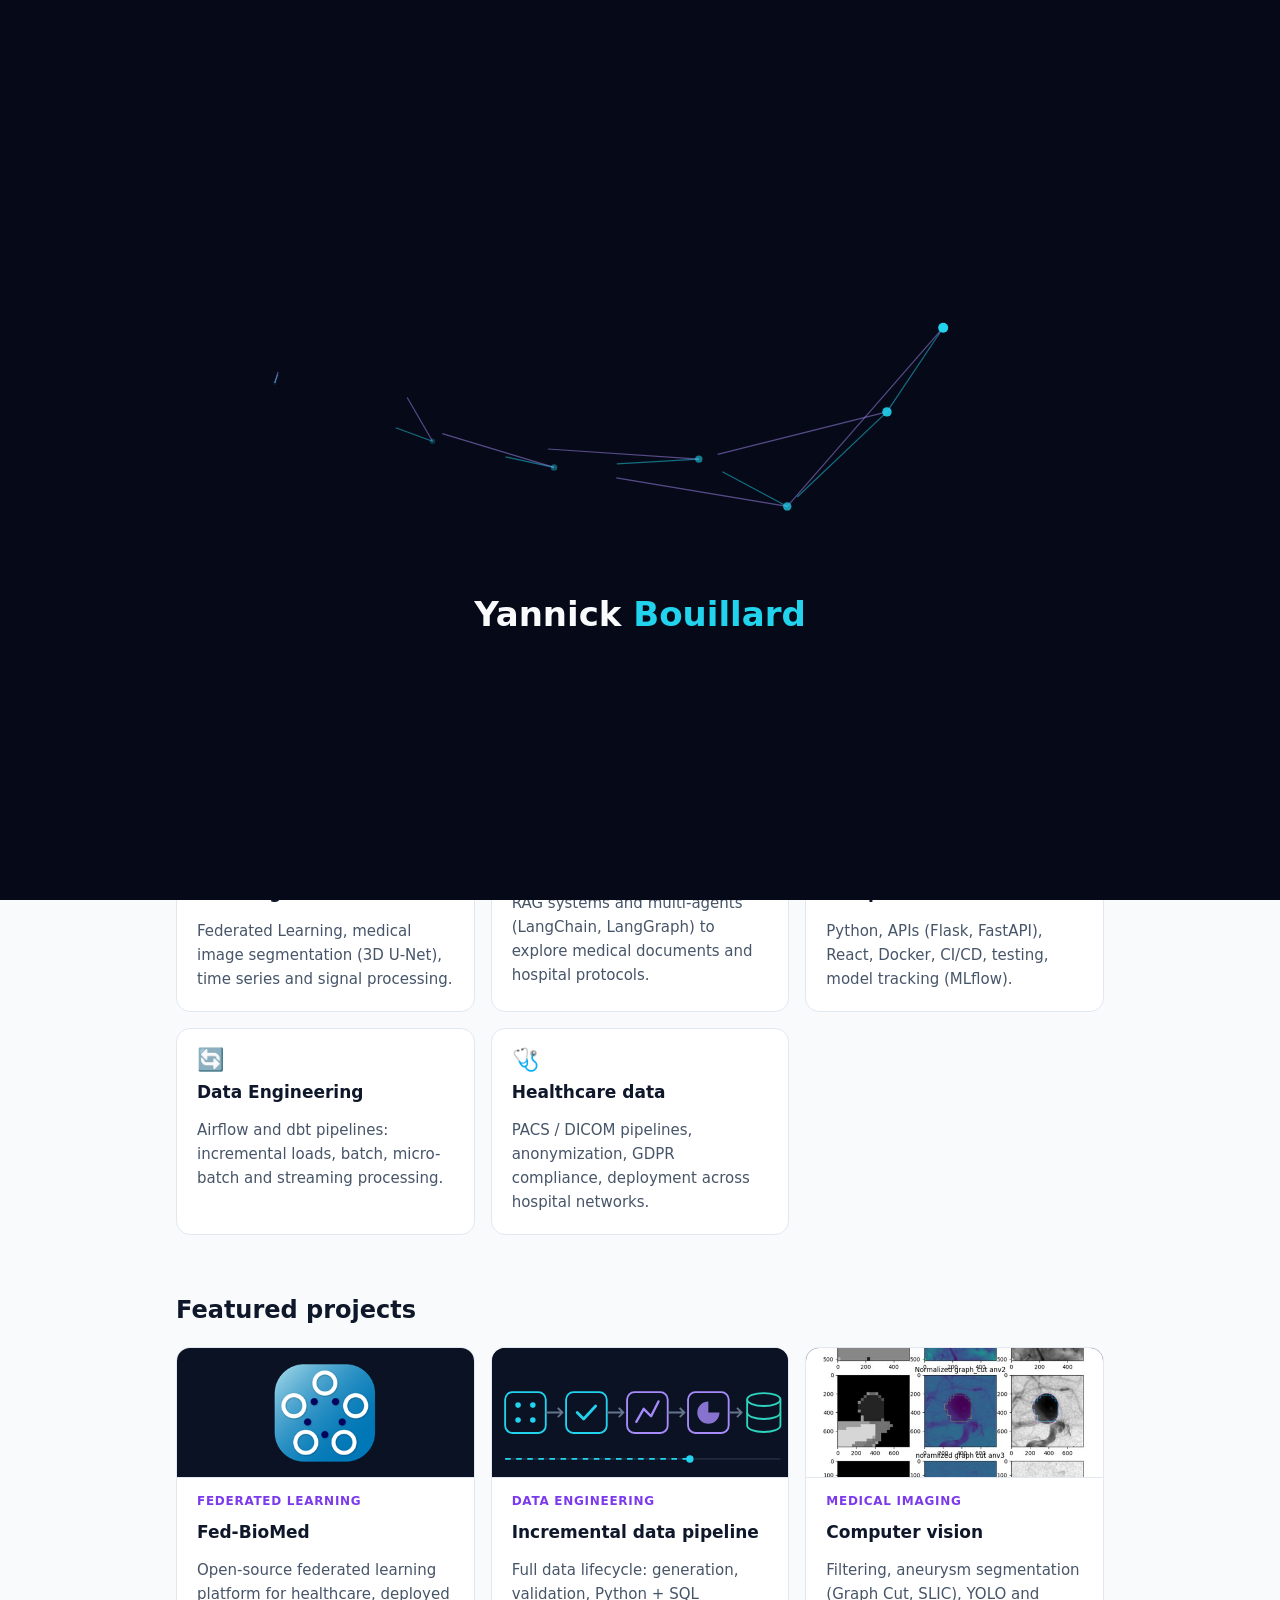
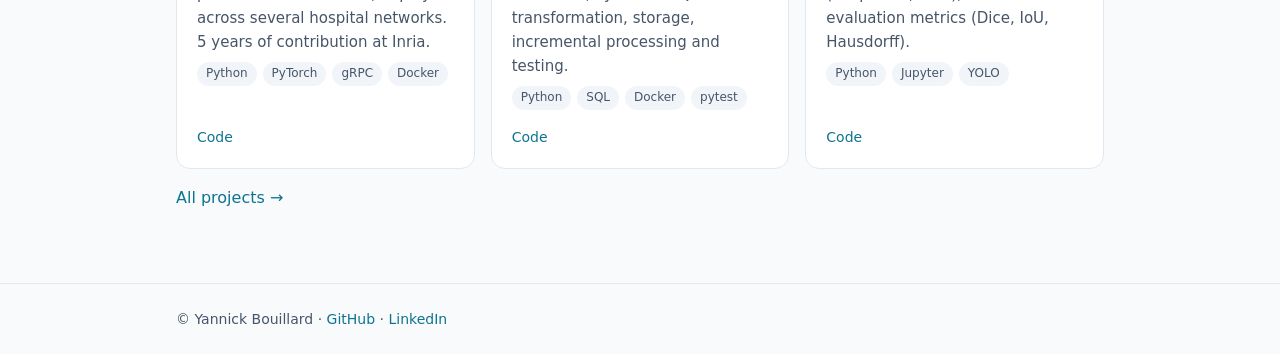
==== commit a8cf74e5: "adding one more data engineering card" ====
--- a/en/index.html
+++ b/en/index.html
@@ -69,6 +69,11 @@
         <p>Python, APIs (Flask, FastAPI), React, Docker, CI/CD, testing, model tracking (MLflow).</p>
       </div>
       <div class="card reveal">
+        <span class="icon" aria-hidden="true">🔄</span>
+        <h3>Data Engineering</h3>
+        <p>Airflow and dbt pipelines: incremental loads, batch, micro-batch and streaming processing.</p>
+      </div>
+      <div class="card reveal">
         <span class="icon" aria-hidden="true">🩺</span>
         <h3>Healthcare data</h3>
         <p>PACS / DICOM pipelines, anonymization, GDPR compliance, deployment across hospital networks.</p>
--- a/assets/style.css
+++ b/assets/style.css
@@ -208,19 +208,44 @@
 .intro {
   position: fixed; inset: 0; z-index: 100;
   background: var(--hero-bg);
-  transition: opacity .5s ease;
+  transition: opacity .8s ease, background-color 1s ease;
   cursor: pointer;
 }
 .intro.done { opacity: 0; pointer-events: none; }
-.intro canvas { position: absolute; inset: 0; width: 100%; height: 100%; }
+/* The name moves onto the page title (assets/intro.js) while the page fades in around it */
+.intro.landing { background-color: transparent; pointer-events: none; }
+.intro.landing canvas { opacity: 0; }
+.intro.landing .intro-profile { opacity: 0; transition: opacity .4s ease; }
+.intro.landing .intro-name span { color: #f8fafc; }
+.intro canvas { position: absolute; inset: 0; width: 100%; height: 100%; transition: opacity 1.2s ease; }
+.intro.profile canvas { opacity: 0; }
+/* The text starts under the graph, then rises to the middle of the screen when the graph fades out */
+.intro-text {
+  position: absolute; left: 16px; right: 16px; top: 66%;
+  text-align: center;
+  transition: transform 1.2s ease;
+}
+.intro.profile .intro-text { transform: translateY(-22vh); }
+/* Same weight and colour as the page title, so the name lands on it exactly */
 .intro-name {
-  position: absolute; left: 0; right: 0; top: 66%; margin: 0;
-  text-align: center;
+  display: inline-block;
+  margin: 0;
+  color: #f8fafc;
+  font: 700 clamp(22px, 4vw, 34px)/1.2 system-ui, -apple-system, "Segoe UI", Roboto, sans-serif;
+  animation: intro-name .9s ease .5s both;
+  transition: transform 1s ease-in-out;
+}
+.intro-name span { color: var(--cyan); transition: color 1s ease; }
+.intro-profile {
+  margin: 12px 0 0;
   color: var(--hero-text);
-  font: 600 clamp(22px, 4vw, 34px)/1.2 system-ui, -apple-system, "Segoe UI", Roboto, sans-serif;
-  animation: intro-name .9s ease .5s both;
-}
-.intro-name span { color: var(--cyan); }
+  font-family: system-ui, -apple-system, "Segoe UI", Roboto, sans-serif;
+  font-size: clamp(16px, 2.4vw, 20px);
+  opacity: 0;
+  transition: opacity 1.2s ease .3s;
+}
+.intro-profile small { display: block; margin-top: 4px; color: var(--hero-muted); font-size: .8em; }
+.intro.profile .intro-profile { opacity: 1; }
 @keyframes intro-name {
   from { opacity: 0; transform: translateY(8px); }
   to { opacity: 1; transform: none; }
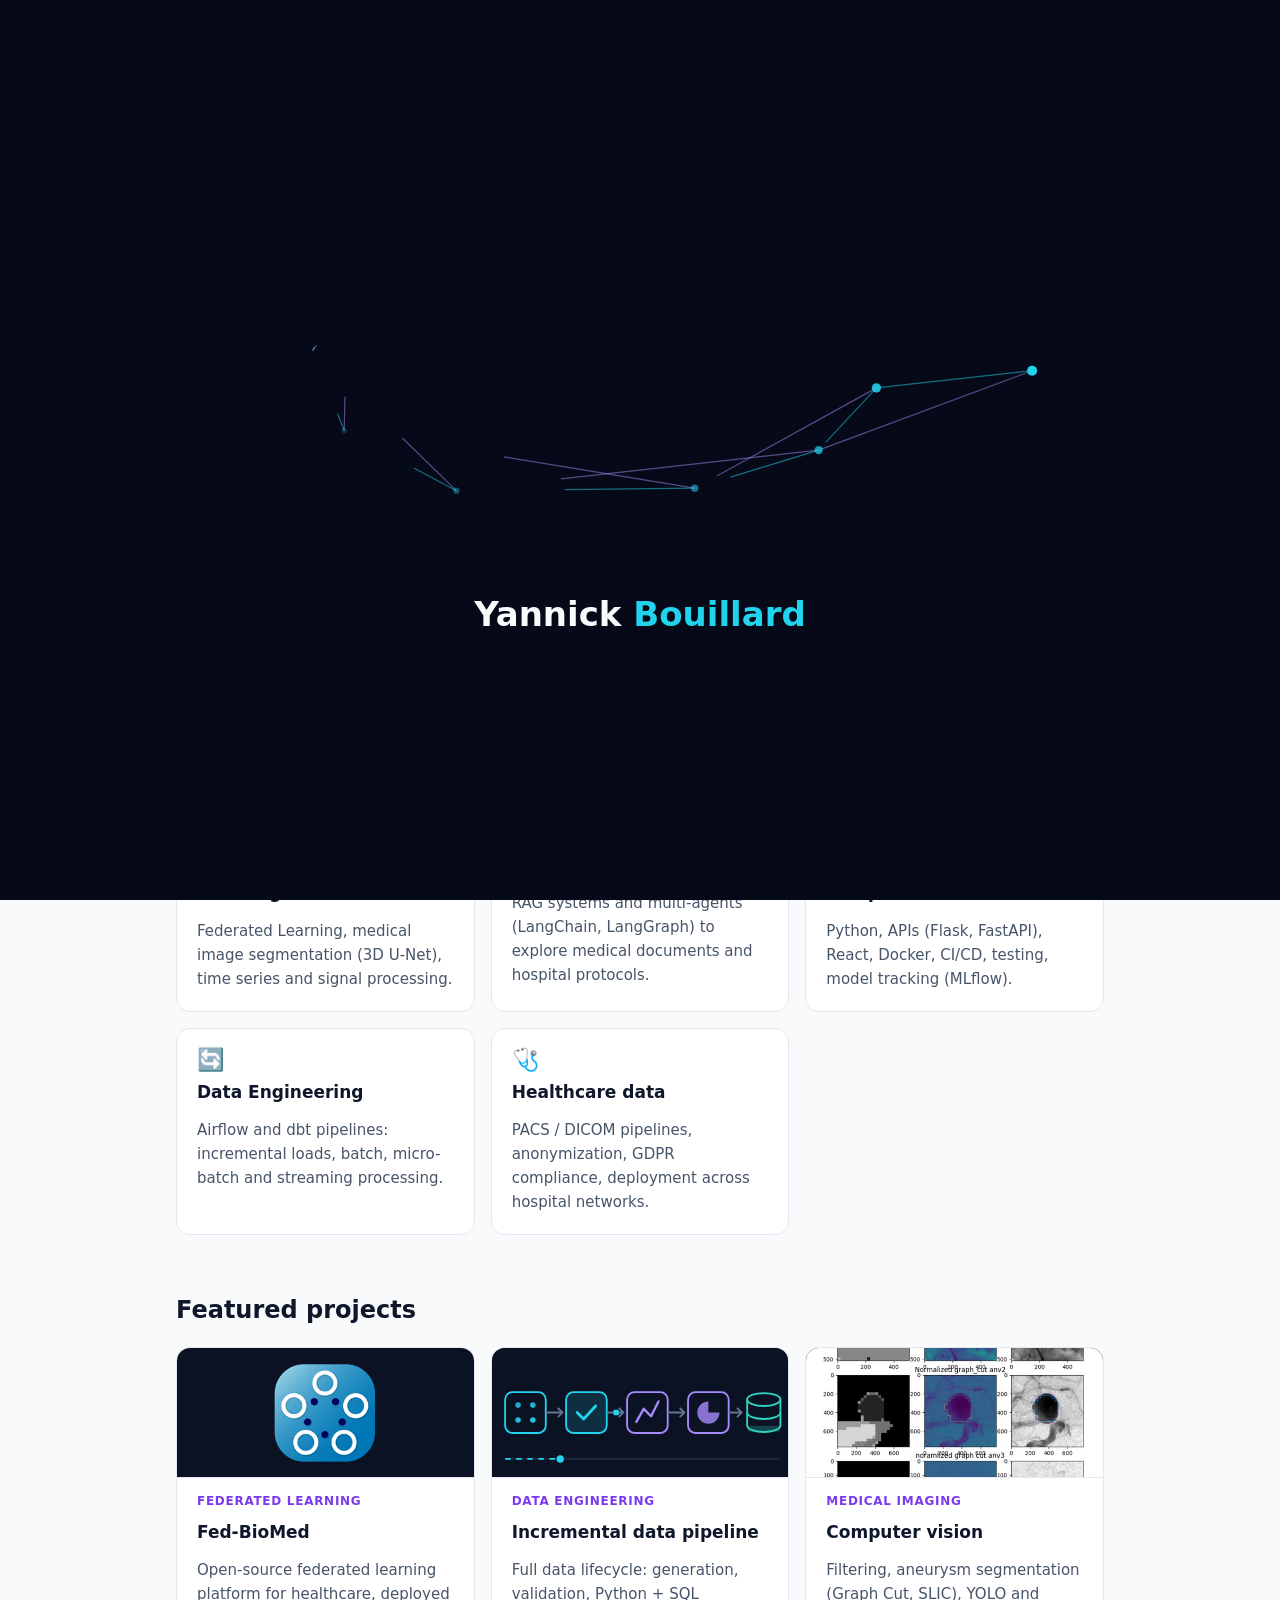
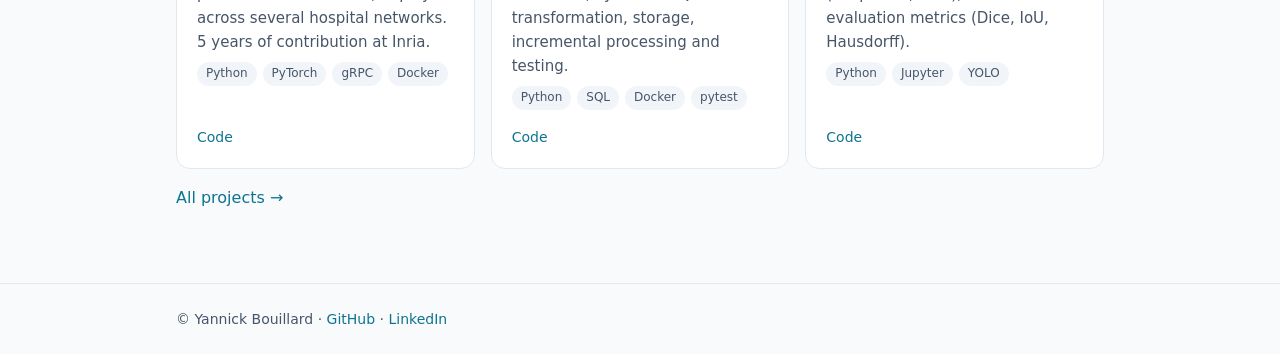
==== commit cdd84ee0: "changing display of dataset design and incremental pipeline projects increments number of projects i" ====
--- a/en/index.html
+++ b/en/index.html
@@ -48,7 +48,7 @@
       <div class="stat reveal"><strong data-count="6">6</strong><span>years of experience</span></div>
       <div class="stat reveal"><strong data-count="2">2</strong><span>scientific publications</span></div>
       <div class="stat reveal"><strong data-count="2">2</strong><span>application deployments</span></div>
-      <div class="stat reveal"><strong data-count="8">8</strong><span>public projects</span></div>
+      <div class="stat reveal"><strong data-count="9">9</strong><span>public projects</span></div>
     </div>
 
     <h2 class="reveal">What I do</h2>
